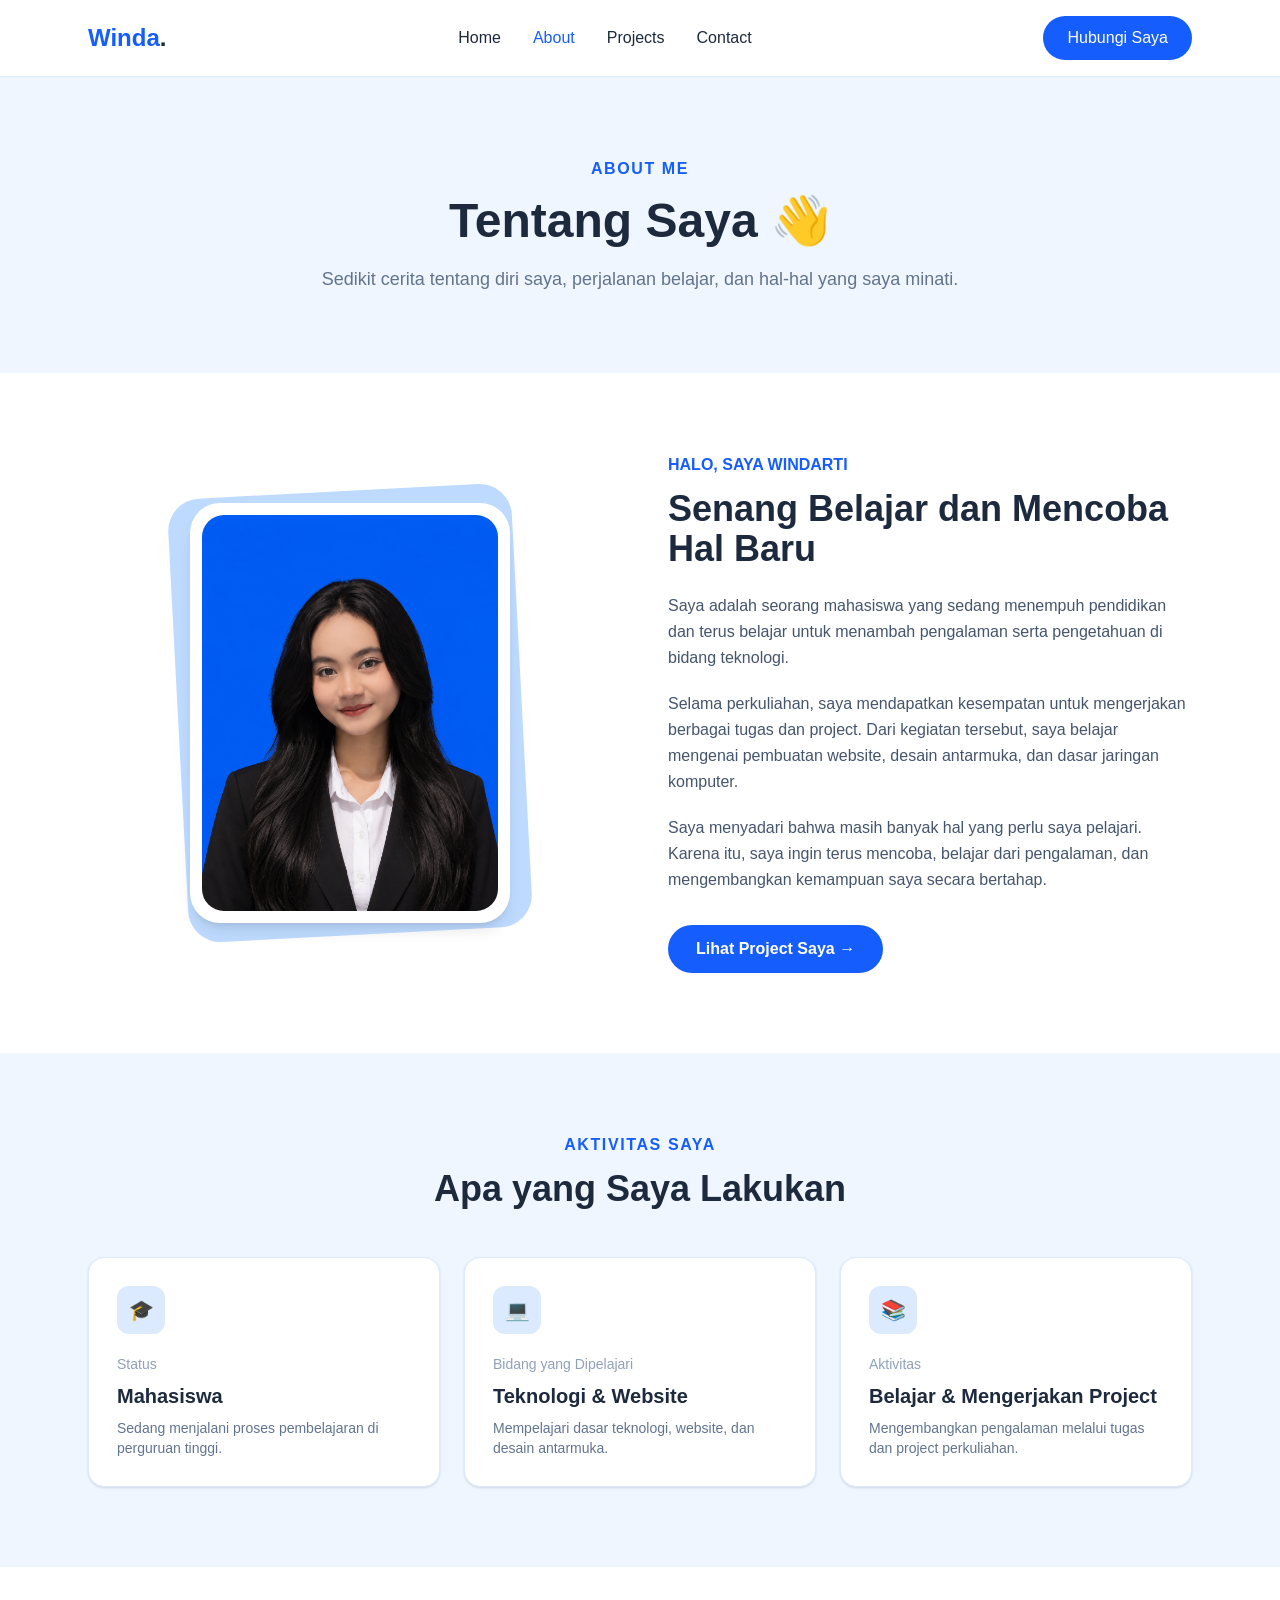
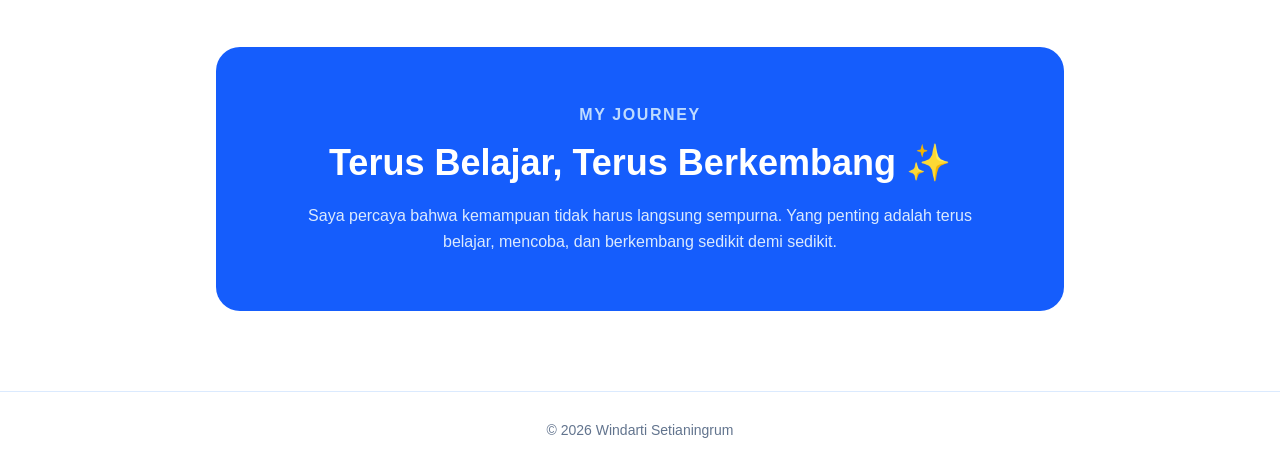
==== about.html @ f628e884 "Portfolio pertama Windarti" ====
<!DOCTYPE html>
<html lang="id">

<head>
  <meta charset="UTF-8">
  <meta name="viewport" content="width=device-width, initial-scale=1.0">

  <title>About | Windarti Setianingrum</title>

  <!-- Tailwind CSS -->
  <link rel="stylesheet" href="src/output.css">
</head>


<body class="bg-white text-slate-800">


  <!-- ================= NAVBAR ================= -->
  <nav class="sticky top-0 z-50 bg-white border-b border-blue-100">

    <div class="max-w-6xl mx-auto px-6 py-4
                flex items-center justify-between">


      <!-- Logo -->
      <a href="index.html"
         class="text-2xl font-bold text-blue-600">

        Winda<span class="text-slate-800">.</span>

      </a>


      <!-- Menu -->
      <div class="hidden md:flex items-center gap-8 font-medium">

        <a href="index.html"
           class="hover:text-blue-600 transition">
          Home
        </a>

        <a href="about.html"
           class="text-blue-600">
          About
        </a>

        <a href="projects.html"
           class="hover:text-blue-600 transition">
          Projects
        </a>

        <a href="contact.html"
           class="hover:text-blue-600 transition">
          Contact
        </a>

      </div>


      <!-- Contact -->
      <a href="contact.html"
         class="bg-blue-600
                text-white
                px-6 py-2.5
                rounded-full
                font-medium
                hover:bg-blue-700
                transition">

        Hubungi Saya

      </a>

    </div>

  </nav>



  <!-- ================= HEADER ABOUT ================= -->
  <section class="bg-blue-50 py-20">

    <div class="max-w-5xl mx-auto px-6 text-center">


      <p class="text-blue-600
                font-semibold
                tracking-widest
                mb-4">

        ABOUT ME

      </p>


      <h1 class="text-4xl md:text-5xl
                 font-bold
                 mb-5">

        Tentang Saya 👋

      </h1>


      <p class="text-slate-500
                text-lg
                max-w-2xl
                mx-auto">

        Sedikit cerita tentang diri saya,
        perjalanan belajar, dan hal-hal yang saya minati.

      </p>

    </div>

  </section>



  <!-- ================= ABOUT CONTENT ================= -->
  <section class="py-20">

    <div class="max-w-6xl mx-auto px-6">


      <div class="grid md:grid-cols-2
                  gap-14
                  items-center">


        <!-- ================= FOTO ================= -->
        <div class="flex justify-center">

          <div class="relative">


            <!-- Dekorasi -->
            <div class="absolute
                        -inset-3
                        bg-blue-200
                        rounded-[32px]
                        -rotate-3">
            </div>


            <!-- Foto -->
            <div class="relative
                        w-72 h-80
                        md:w-80 md:h-[420px]
                        bg-white
                        p-3
                        rounded-[30px]
                        shadow-lg">

              <img
                src="assets/foto-winda.png"
                alt="Windarti Setianingrum"
                class="w-full
                       h-full
                       object-cover
                       rounded-[22px]"
              >

            </div>

          </div>

        </div>



        <!-- ================= CERITA ================= -->
        <div>


          <p class="text-blue-600
                    font-semibold
                    mb-3">

            HALO, SAYA WINDARTI

          </p>


          <h2 class="text-3xl md:text-4xl
                     font-bold
                     mb-6">

            Senang Belajar
            dan Mencoba Hal Baru

          </h2>


          <p class="text-slate-600
                    leading-relaxed
                    mb-5">

            Saya adalah seorang mahasiswa yang sedang
            menempuh pendidikan dan terus belajar untuk
            menambah pengalaman serta pengetahuan di
            bidang teknologi.

          </p>


          <p class="text-slate-600
                    leading-relaxed
                    mb-5">

            Selama perkuliahan, saya mendapatkan
            kesempatan untuk mengerjakan berbagai
            tugas dan project. Dari kegiatan tersebut,
            saya belajar mengenai pembuatan website,
            desain antarmuka, dan dasar jaringan komputer.

          </p>


          <p class="text-slate-600
                    leading-relaxed
                    mb-8">

            Saya menyadari bahwa masih banyak hal yang
            perlu saya pelajari. Karena itu, saya ingin
            terus mencoba, belajar dari pengalaman,
            dan mengembangkan kemampuan saya secara
            bertahap.

          </p>



          <!-- BUTTON -->
          <a href="projects.html"
             class="inline-block
                    bg-blue-600
                    text-white
                    px-7 py-3
                    rounded-full
                    font-semibold
                    hover:bg-blue-700
                    transition">

            Lihat Project Saya →

          </a>

        </div>

      </div>

    </div>

  </section>



  <!-- ================= INFORMASI ================= -->
  <section class="bg-blue-50 py-20">

    <div class="max-w-6xl mx-auto px-6">


      <div class="text-center mb-12">

        <p class="text-blue-600
          font-semibold
          tracking-widest
          mb-3">

  AKTIVITAS SAYA

</p>

<h2 class="text-3xl md:text-4xl
           font-bold">

  Apa yang Saya Lakukan

</h2>

      </div>



      <!-- Cards -->
      <div class="grid md:grid-cols-3 gap-6">


        <!-- STATUS -->
        <div class="bg-white
                    border
                    border-blue-100
                    rounded-2xl
                    p-7
                    shadow-sm">

          <div class="w-12 h-12
                      bg-blue-100
                      text-blue-600
                      rounded-xl
                      flex items-center
                      justify-center
                      mb-5
                      text-xl">

            🎓

          </div>


          <p class="text-sm
                    text-slate-400
                    mb-2">

            Status

          </p>


          <h3 class="text-xl
                     font-bold">

            Mahasiswa

          </h3>


          <p class="text-slate-500
                    mt-2
                    text-sm">

            Sedang menjalani proses
            pembelajaran di perguruan tinggi.

          </p>

        </div>



        <!-- BIDANG -->
        <div class="bg-white
                    border
                    border-blue-100
                    rounded-2xl
                    p-7
                    shadow-sm">

          <div class="w-12 h-12
                      bg-blue-100
                      text-blue-600
                      rounded-xl
                      flex items-center
                      justify-center
                      mb-5
                      text-xl">

            💻

          </div>


          <p class="text-sm
                    text-slate-400
                    mb-2">

            Bidang yang Dipelajari

          </p>


          <h3 class="text-xl
                     font-bold">

            Teknologi & Website

          </h3>


          <p class="text-slate-500
                    mt-2
                    text-sm">

            Mempelajari dasar teknologi,
            website, dan desain antarmuka.

          </p>

        </div>



        <!-- AKTIVITAS -->
        <div class="bg-white
                    border
                    border-blue-100
                    rounded-2xl
                    p-7
                    shadow-sm">

          <div class="w-12 h-12
                      bg-blue-100
                      text-blue-600
                      rounded-xl
                      flex items-center
                      justify-center
                      mb-5
                      text-xl">

            📚

          </div>


          <p class="text-sm
                    text-slate-400
                    mb-2">

            Aktivitas

          </p>


          <h3 class="text-xl
                     font-bold">

            Belajar & Mengerjakan Project

          </h3>


          <p class="text-slate-500
                    mt-2
                    text-sm">

            Mengembangkan pengalaman melalui
            tugas dan project perkuliahan.

          </p>

        </div>

      </div>

    </div>

  </section>



  <!-- ================= QUOTE ================= -->
  <section class="py-20 bg-white">

    <div class="max-w-4xl mx-auto px-6 text-center">


      <div class="bg-blue-600
                  rounded-3xl
                  px-8 py-12
                  md:px-14 md:py-14
                  text-white">


        <p class="text-blue-200
                  font-semibold
                  tracking-widest
                  mb-4">

          MY JOURNEY

        </p>


        <h2 class="text-3xl md:text-4xl
                   font-bold
                   mb-5">

          Terus Belajar,
          Terus Berkembang ✨

        </h2>


        <p class="text-blue-100
                  leading-relaxed
                  max-w-2xl
                  mx-auto">

          Saya percaya bahwa kemampuan tidak harus
          langsung sempurna. Yang penting adalah terus
          belajar, mencoba, dan berkembang sedikit
          demi sedikit.

        </p>

      </div>

    </div>

  </section>



  <!-- ================= FOOTER ================= -->
  <footer class="border-t
                 border-blue-100
                 bg-white
                 py-7">

    <div class="max-w-6xl
                mx-auto
                px-6
                text-center">

      <p class="text-slate-500
                text-sm">

        © 2026 Windarti Setianingrum

      </p>

    </div>

  </footer>


</body>
</html>
---- src/output.css ----
/*! tailwindcss v4.3.3 | MIT License | https://tailwindcss.com */
@layer properties;
@layer theme, base, components, utilities;
@layer theme {
  :root, :host {
    --font-sans: -apple-system, BlinkMacSystemFont, "Segoe UI", Roboto, "Helvetica Neue",
      "Noto Sans", Arial, sans-serif, "Apple Color Emoji", "Segoe UI Emoji",
      "Segoe UI Symbol", "Noto Color Emoji";
    --font-mono: ui-monospace, SFMono-Regular, Menlo, Monaco, Consolas, "Liberation Mono",
      "Courier New", monospace;
    --color-red-100: oklch(93.6% 0.032 17.717);
    --color-red-200: oklch(88.5% 0.062 18.334);
    --color-red-600: oklch(57.7% 0.245 27.325);
    --color-blue-50: oklch(97% 0.014 254.604);
    --color-blue-100: oklch(93.2% 0.032 255.585);
    --color-blue-200: oklch(88.2% 0.059 254.128);
    --color-blue-600: oklch(54.6% 0.245 262.881);
    --color-blue-700: oklch(48.8% 0.243 264.376);
    --color-purple-50: oklch(97.7% 0.014 308.299);
    --color-purple-100: oklch(94.6% 0.033 307.174);
    --color-purple-500: oklch(62.7% 0.265 303.9);
    --color-purple-600: oklch(55.8% 0.288 302.321);
    --color-purple-700: oklch(49.6% 0.265 301.924);
    --color-pink-50: oklch(97.1% 0.014 343.198);
    --color-pink-100: oklch(94.8% 0.028 342.258);
    --color-pink-200: oklch(89.9% 0.061 343.231);
    --color-pink-300: oklch(82.3% 0.12 346.018);
    --color-pink-400: oklch(71.8% 0.202 349.761);
    --color-pink-500: oklch(65.6% 0.241 354.308);
    --color-pink-600: oklch(59.2% 0.249 0.584);
    --color-slate-100: oklch(96.8% 0.007 247.896);
    --color-slate-400: oklch(70.4% 0.04 256.788);
    --color-slate-500: oklch(55.4% 0.046 257.417);
    --color-slate-600: oklch(44.6% 0.043 257.281);
    --color-slate-700: oklch(37.2% 0.044 257.287);
    --color-slate-800: oklch(27.9% 0.041 260.031);
    --color-slate-900: oklch(20.8% 0.042 265.755);
    --color-gray-50: oklch(98.5% 0.002 247.839);
    --color-gray-200: oklch(92.8% 0.006 264.531);
    --color-gray-300: oklch(87.2% 0.01 258.338);
    --color-gray-400: oklch(70.7% 0.022 261.325);
    --color-gray-600: oklch(44.6% 0.03 256.802);
    --color-gray-800: oklch(27.8% 0.033 256.848);
    --color-white: #fff;
    --spacing: 0.25rem;
    --container-sm: 24rem;
    --container-xl: 36rem;
    --container-2xl: 42rem;
    --container-3xl: 48rem;
    --container-4xl: 56rem;
    --container-5xl: 64rem;
    --container-6xl: 72rem;
    --text-sm: 0.875rem;
    --text-sm--line-height: calc(1.25 / 0.875);
    --text-lg: 1.125rem;
    --text-lg--line-height: calc(1.75 / 1.125);
    --text-xl: 1.25rem;
    --text-xl--line-height: calc(1.75 / 1.25);
    --text-2xl: 1.5rem;
    --text-2xl--line-height: calc(2 / 1.5);
    --text-3xl: 1.875rem;
    --text-3xl--line-height: calc(2.25 / 1.875);
    --text-4xl: 2.25rem;
    --text-4xl--line-height: calc(2.5 / 2.25);
    --text-5xl: 3rem;
    --text-5xl--line-height: 1;
    --text-6xl: 3.75rem;
    --text-6xl--line-height: 1;
    --text-8xl: 6rem;
    --text-8xl--line-height: 1;
    --font-weight-medium: 500;
    --font-weight-semibold: 600;
    --font-weight-bold: 700;
    --tracking-widest: 0.1em;
    --leading-tight: 1.25;
    --leading-relaxed: 1.625;
    --radius-lg: 0.5rem;
    --radius-xl: 0.75rem;
    --radius-2xl: 1rem;
    --radius-3xl: 1.5rem;
    --default-transition-duration: 150ms;
    --default-transition-timing-function: cubic-bezier(0.4, 0, 0.2, 1);
    --default-font-family: var(--font-sans);
    --default-mono-font-family: var(--font-mono);
  }
}
@layer base {
  *, ::after, ::before, ::backdrop, ::file-selector-button {
    box-sizing: border-box;
    margin: 0;
    padding: 0;
    border: 0 solid;
  }
  html, :host {
    line-height: 1.5;
    -webkit-text-size-adjust: 100%;
    tab-size: 4;
    font-family: var(--default-font-family, -apple-system, BlinkMacSystemFont, "Segoe UI", Roboto, "Helvetica Neue", "Noto Sans", Arial, sans-serif, "Apple Color Emoji", "Segoe UI Emoji", "Segoe UI Symbol", "Noto Color Emoji");
    font-feature-settings: var(--default-font-feature-settings, normal);
    font-variation-settings: var(--default-font-variation-settings, normal);
    -webkit-tap-highlight-color: transparent;
  }
  hr {
    height: 0;
    color: inherit;
    border-top-width: 1px;
  }
  abbr:where([title]) {
    -webkit-text-decoration: underline dotted;
    text-decoration: underline dotted;
  }
  h1, h2, h3, h4, h5, h6 {
    font-size: inherit;
    font-weight: inherit;
  }
  a {
    color: inherit;
    -webkit-text-decoration: inherit;
    text-decoration: inherit;
  }
  b, strong {
    font-weight: bolder;
  }
  code, kbd, samp, pre {
    font-family: var(--default-mono-font-family, ui-monospace, SFMono-Regular, Menlo, Monaco, Consolas, "Liberation Mono", "Courier New", monospace);
    font-feature-settings: var(--default-mono-font-feature-settings, normal);
    font-variation-settings: var(--default-mono-font-variation-settings, normal);
    font-size: 1em;
  }
  small {
    font-size: 80%;
  }
  sub, sup {
    font-size: 75%;
    line-height: 0;
    position: relative;
    vertical-align: baseline;
  }
  sub {
    bottom: -0.25em;
  }
  sup {
    top: -0.5em;
  }
  table {
    text-indent: 0;
    border-color: inherit;
    border-collapse: collapse;
  }
  :-moz-focusring:where(:not(iframe)) {
    outline: auto;
  }
  progress {
    vertical-align: baseline;
  }
  summary {
    display: list-item;
  }
  ol, ul, menu {
    list-style: none;
  }
  img, svg, video, canvas, audio, iframe, embed, object {
    display: block;
    vertical-align: middle;
  }
  img, video {
    max-width: 100%;
    height: auto;
  }
  button, input, select, optgroup, textarea, ::file-selector-button {
    font: inherit;
    font-feature-settings: inherit;
    font-variation-settings: inherit;
    letter-spacing: inherit;
    color: inherit;
    border-radius: 0;
    background-color: transparent;
    opacity: 1;
  }
  :where(select:is([multiple], [size])) optgroup {
    font-weight: bolder;
  }
  :where(select:is([multiple], [size])) optgroup option {
    padding-inline-start: 20px;
  }
  ::file-selector-button {
    margin-inline-end: 4px;
  }
  ::placeholder {
    opacity: 1;
  }
  @supports (not (-webkit-appearance: -apple-pay-button))  or (contain-intrinsic-size: 1px) {
    ::placeholder {
      color: currentcolor;
      @supports (color: color-mix(in lab, red, red)) {
        color: color-mix(in oklab, currentcolor 50%, transparent);
      }
    }
  }
  textarea {
    resize: vertical;
  }
  ::-webkit-search-decoration {
    -webkit-appearance: none;
  }
  ::-webkit-date-and-time-value {
    min-height: 1lh;
    text-align: inherit;
  }
  ::-webkit-datetime-edit {
    display: inline-flex;
  }
  ::-webkit-datetime-edit-fields-wrapper {
    padding: 0;
  }
  ::-webkit-datetime-edit, ::-webkit-datetime-edit-year-field, ::-webkit-datetime-edit-month-field, ::-webkit-datetime-edit-day-field, ::-webkit-datetime-edit-hour-field, ::-webkit-datetime-edit-minute-field, ::-webkit-datetime-edit-second-field, ::-webkit-datetime-edit-millisecond-field, ::-webkit-datetime-edit-meridiem-field {
    padding-block: 0;
  }
  ::-webkit-calendar-picker-indicator {
    line-height: 1;
  }
  :-moz-ui-invalid {
    box-shadow: none;
  }
  button, input:where([type="button"], [type="reset"], [type="submit"]), ::file-selector-button {
    appearance: button;
  }
  ::-webkit-inner-spin-button, ::-webkit-outer-spin-button {
    height: auto;
  }
  [hidden]:where(:not([hidden="until-found"])) {
    display: none !important;
  }
}
@layer utilities {
  .absolute {
    position: absolute;
  }
  .relative {
    position: relative;
  }
  .sticky {
    position: sticky;
  }
  .-inset-3 {
    inset: calc(var(--spacing) * -3);
  }
  .top-0 {
    top: 0px;
  }
  .z-50 {
    z-index: 50;
  }
  .mx-auto {
    margin-inline: auto;
  }
  .mt-1 {
    margin-top: var(--spacing);
  }
  .mt-2 {
    margin-top: calc(var(--spacing) * 2);
  }
  .mt-4 {
    margin-top: calc(var(--spacing) * 4);
  }
  .mt-10 {
    margin-top: calc(var(--spacing) * 10);
  }
  .mt-12 {
    margin-top: calc(var(--spacing) * 12);
  }
  .mb-1 {
    margin-bottom: var(--spacing);
  }
  .mb-2 {
    margin-bottom: calc(var(--spacing) * 2);
  }
  .mb-3 {
    margin-bottom: calc(var(--spacing) * 3);
  }
  .mb-4 {
    margin-bottom: calc(var(--spacing) * 4);
  }
  .mb-5 {
    margin-bottom: calc(var(--spacing) * 5);
  }
  .mb-6 {
    margin-bottom: calc(var(--spacing) * 6);
  }
  .mb-7 {
    margin-bottom: calc(var(--spacing) * 7);
  }
  .mb-8 {
    margin-bottom: calc(var(--spacing) * 8);
  }
  .mb-9 {
    margin-bottom: calc(var(--spacing) * 9);
  }
  .mb-10 {
    margin-bottom: calc(var(--spacing) * 10);
  }
  .mb-12 {
    margin-bottom: calc(var(--spacing) * 12);
  }
  .mb-14 {
    margin-bottom: calc(var(--spacing) * 14);
  }
  .ml-2 {
    margin-left: calc(var(--spacing) * 2);
  }
  .block {
    display: block;
  }
  .flex {
    display: flex;
  }
  .grid {
    display: grid;
  }
  .hidden {
    display: none;
  }
  .inline-block {
    display: inline-block;
  }
  .table {
    display: table;
  }
  .h-12 {
    height: calc(var(--spacing) * 12);
  }
  .h-14 {
    height: calc(var(--spacing) * 14);
  }
  .h-16 {
    height: calc(var(--spacing) * 16);
  }
  .h-24 {
    height: calc(var(--spacing) * 24);
  }
  .h-36 {
    height: calc(var(--spacing) * 36);
  }
  .h-40 {
    height: calc(var(--spacing) * 40);
  }
  .h-48 {
    height: calc(var(--spacing) * 48);
  }
  .h-52 {
    height: calc(var(--spacing) * 52);
  }
  .h-56 {
    height: calc(var(--spacing) * 56);
  }
  .h-72 {
    height: calc(var(--spacing) * 72);
  }
  .h-80 {
    height: calc(var(--spacing) * 80);
  }
  .h-full {
    height: 100%;
  }
  .min-h-\[80vh\] {
    min-height: 80vh;
  }
  .min-h-\[85vh\] {
    min-height: 85vh;
  }
  .min-h-\[calc\(100vh-80px\)\] {
    min-height: calc(100vh - 80px);
  }
  .w-12 {
    width: calc(var(--spacing) * 12);
  }
  .w-14 {
    width: calc(var(--spacing) * 14);
  }
  .w-16 {
    width: calc(var(--spacing) * 16);
  }
  .w-24 {
    width: calc(var(--spacing) * 24);
  }
  .w-32 {
    width: calc(var(--spacing) * 32);
  }
  .w-36 {
    width: calc(var(--spacing) * 36);
  }
  .w-72 {
    width: calc(var(--spacing) * 72);
  }
  .w-full {
    width: 100%;
  }
  .max-w-2xl {
    max-width: var(--container-2xl);
  }
  .max-w-3xl {
    max-width: var(--container-3xl);
  }
  .max-w-4xl {
    max-width: var(--container-4xl);
  }
  .max-w-5xl {
    max-width: var(--container-5xl);
  }
  .max-w-6xl {
    max-width: var(--container-6xl);
  }
  .max-w-sm {
    max-width: var(--container-sm);
  }
  .max-w-xl {
    max-width: var(--container-xl);
  }
  .flex-1 {
    flex: 1;
  }
  .border-collapse {
    border-collapse: collapse;
  }
  .-rotate-3 {
    rotate: calc(3deg * -1);
  }
  .rotate-3 {
    rotate: 3deg;
  }
  .cursor-pointer {
    cursor: pointer;
  }
  .resize {
    resize: both;
  }
  .grid-cols-2 {
    grid-template-columns: repeat(2, minmax(0, 1fr));
  }
  .flex-col {
    flex-direction: column;
  }
  .flex-wrap {
    flex-wrap: wrap;
  }
  .items-center {
    align-items: center;
  }
  .justify-between {
    justify-content: space-between;
  }
  .justify-center {
    justify-content: center;
  }
  .gap-3 {
    gap: calc(var(--spacing) * 3);
  }
  .gap-4 {
    gap: calc(var(--spacing) * 4);
  }
  .gap-6 {
    gap: calc(var(--spacing) * 6);
  }
  .gap-7 {
    gap: calc(var(--spacing) * 7);
  }
  .gap-8 {
    gap: calc(var(--spacing) * 8);
  }
  .gap-9 {
    gap: calc(var(--spacing) * 9);
  }
  .gap-10 {
    gap: calc(var(--spacing) * 10);
  }
  .gap-12 {
    gap: calc(var(--spacing) * 12);
  }
  .gap-14 {
    gap: calc(var(--spacing) * 14);
  }
  .gap-16 {
    gap: calc(var(--spacing) * 16);
  }
  :where(.space-y-2 > :not(:last-child)) {
    --tw-space-y-reverse: 0;
    margin-block-start: calc(calc(var(--spacing) * 2) * var(--tw-space-y-reverse));
    margin-block-end: calc(calc(var(--spacing) * 2) * calc(1 - var(--tw-space-y-reverse)));
  }
  :where(.space-y-3 > :not(:last-child)) {
    --tw-space-y-reverse: 0;
    margin-block-start: calc(calc(var(--spacing) * 3) * var(--tw-space-y-reverse));
    margin-block-end: calc(calc(var(--spacing) * 3) * calc(1 - var(--tw-space-y-reverse)));
  }
  :where(.space-y-4 > :not(:last-child)) {
    --tw-space-y-reverse: 0;
    margin-block-start: calc(calc(var(--spacing) * 4) * var(--tw-space-y-reverse));
    margin-block-end: calc(calc(var(--spacing) * 4) * calc(1 - var(--tw-space-y-reverse)));
  }
  .overflow-hidden {
    overflow: hidden;
  }
  .rounded-2xl {
    border-radius: var(--radius-2xl);
  }
  .rounded-3xl {
    border-radius: var(--radius-3xl);
  }
  .rounded-\[22px\] {
    border-radius: 22px;
  }
  .rounded-\[28px\] {
    border-radius: 28px;
  }
  .rounded-\[30px\] {
    border-radius: 30px;
  }
  .rounded-\[32px\] {
    border-radius: 32px;
  }
  .rounded-full {
    border-radius: calc(infinity * 1px);
  }
  .rounded-lg {
    border-radius: var(--radius-lg);
  }
  .rounded-xl {
    border-radius: var(--radius-xl);
  }
  .border {
    border-style: var(--tw-border-style);
    border-width: 1px;
  }
  .border-t {
    border-top-style: var(--tw-border-style);
    border-top-width: 1px;
  }
  .border-b {
    border-bottom-style: var(--tw-border-style);
    border-bottom-width: 1px;
  }
  .border-blue-100 {
    border-color: var(--color-blue-100);
  }
  .border-blue-600 {
    border-color: var(--color-blue-600);
  }
  .border-gray-200 {
    border-color: var(--color-gray-200);
  }
  .border-gray-300 {
    border-color: var(--color-gray-300);
  }
  .border-pink-100 {
    border-color: var(--color-pink-100);
  }
  .border-pink-200 {
    border-color: var(--color-pink-200);
  }
  .border-pink-300 {
    border-color: var(--color-pink-300);
  }
  .border-purple-600 {
    border-color: var(--color-purple-600);
  }
  .border-slate-100 {
    border-color: var(--color-slate-100);
  }
  .bg-\[\#f8fbff\] {
    background-color: #f8fbff;
  }
  .bg-\[\#fff7fb\] {
    background-color: #fff7fb;
  }
  .bg-blue-50 {
    background-color: var(--color-blue-50);
  }
  .bg-blue-100 {
    background-color: var(--color-blue-100);
  }
  .bg-blue-200 {
    background-color: var(--color-blue-200);
  }
  .bg-blue-600 {
    background-color: var(--color-blue-600);
  }
  .bg-gray-50 {
    background-color: var(--color-gray-50);
  }
  .bg-pink-50 {
    background-color: var(--color-pink-50);
  }
  .bg-pink-100 {
    background-color: var(--color-pink-100);
  }
  .bg-pink-500 {
    background-color: var(--color-pink-500);
  }
  .bg-purple-50 {
    background-color: var(--color-purple-50);
  }
  .bg-purple-100 {
    background-color: var(--color-purple-100);
  }
  .bg-purple-600 {
    background-color: var(--color-purple-600);
  }
  .bg-red-100 {
    background-color: var(--color-red-100);
  }
  .bg-slate-100 {
    background-color: var(--color-slate-100);
  }
  .bg-white {
    background-color: var(--color-white);
  }
  .bg-gradient-to-br {
    --tw-gradient-position: to bottom right in oklab;
    background-image: linear-gradient(var(--tw-gradient-stops));
  }
  .bg-gradient-to-r {
    --tw-gradient-position: to right in oklab;
    background-image: linear-gradient(var(--tw-gradient-stops));
  }
  .from-pink-50 {
    --tw-gradient-from: var(--color-pink-50);
    --tw-gradient-stops: var(--tw-gradient-via-stops, var(--tw-gradient-position), var(--tw-gradient-from) var(--tw-gradient-from-position), var(--tw-gradient-to) var(--tw-gradient-to-position));
  }
  .from-pink-400 {
    --tw-gradient-from: var(--color-pink-400);
    --tw-gradient-stops: var(--tw-gradient-via-stops, var(--tw-gradient-position), var(--tw-gradient-from) var(--tw-gradient-from-position), var(--tw-gradient-to) var(--tw-gradient-to-position));
  }
  .from-pink-500 {
    --tw-gradient-from: var(--color-pink-500);
    --tw-gradient-stops: var(--tw-gradient-via-stops, var(--tw-gradient-position), var(--tw-gradient-from) var(--tw-gradient-from-position), var(--tw-gradient-to) var(--tw-gradient-to-position));
  }
  .via-white {
    --tw-gradient-via: var(--color-white);
    --tw-gradient-via-stops: var(--tw-gradient-position), var(--tw-gradient-from) var(--tw-gradient-from-position), var(--tw-gradient-via) var(--tw-gradient-via-position), var(--tw-gradient-to) var(--tw-gradient-to-position);
    --tw-gradient-stops: var(--tw-gradient-via-stops);
  }
  .to-pink-100 {
    --tw-gradient-to: var(--color-pink-100);
    --tw-gradient-stops: var(--tw-gradient-via-stops, var(--tw-gradient-position), var(--tw-gradient-from) var(--tw-gradient-from-position), var(--tw-gradient-to) var(--tw-gradient-to-position));
  }
  .to-pink-400 {
    --tw-gradient-to: var(--color-pink-400);
    --tw-gradient-stops: var(--tw-gradient-via-stops, var(--tw-gradient-position), var(--tw-gradient-from) var(--tw-gradient-from-position), var(--tw-gradient-to) var(--tw-gradient-to-position));
  }
  .to-pink-500 {
    --tw-gradient-to: var(--color-pink-500);
    --tw-gradient-stops: var(--tw-gradient-via-stops, var(--tw-gradient-position), var(--tw-gradient-from) var(--tw-gradient-from-position), var(--tw-gradient-to) var(--tw-gradient-to-position));
  }
  .object-cover {
    object-fit: cover;
  }
  .p-3 {
    padding: calc(var(--spacing) * 3);
  }
  .p-4 {
    padding: calc(var(--spacing) * 4);
  }
  .p-5 {
    padding: calc(var(--spacing) * 5);
  }
  .p-6 {
    padding: calc(var(--spacing) * 6);
  }
  .p-7 {
    padding: calc(var(--spacing) * 7);
  }
  .p-8 {
    padding: calc(var(--spacing) * 8);
  }
  .p-10 {
    padding: calc(var(--spacing) * 10);
  }
  .px-3 {
    padding-inline: calc(var(--spacing) * 3);
  }
  .px-4 {
    padding-inline: calc(var(--spacing) * 4);
  }
  .px-6 {
    padding-inline: calc(var(--spacing) * 6);
  }
  .px-7 {
    padding-inline: calc(var(--spacing) * 7);
  }
  .px-8 {
    padding-inline: calc(var(--spacing) * 8);
  }
  .px-9 {
    padding-inline: calc(var(--spacing) * 9);
  }
  .py-1 {
    padding-block: var(--spacing);
  }
  .py-2 {
    padding-block: calc(var(--spacing) * 2);
  }
  .py-2\.5 {
    padding-block: calc(var(--spacing) * 2.5);
  }
  .py-3 {
    padding-block: calc(var(--spacing) * 3);
  }
  .py-3\.5 {
    padding-block: calc(var(--spacing) * 3.5);
  }
  .py-4 {
    padding-block: calc(var(--spacing) * 4);
  }
  .py-5 {
    padding-block: calc(var(--spacing) * 5);
  }
  .py-6 {
    padding-block: calc(var(--spacing) * 6);
  }
  .py-7 {
    padding-block: calc(var(--spacing) * 7);
  }
  .py-8 {
    padding-block: calc(var(--spacing) * 8);
  }
  .py-12 {
    padding-block: calc(var(--spacing) * 12);
  }
  .py-16 {
    padding-block: calc(var(--spacing) * 16);
  }
  .py-20 {
    padding-block: calc(var(--spacing) * 20);
  }
  .py-24 {
    padding-block: calc(var(--spacing) * 24);
  }
  .pt-4 {
    padding-top: calc(var(--spacing) * 4);
  }
  .text-center {
    text-align: center;
  }
  .text-2xl {
    font-size: var(--text-2xl);
    line-height: var(--tw-leading, var(--text-2xl--line-height));
  }
  .text-3xl {
    font-size: var(--text-3xl);
    line-height: var(--tw-leading, var(--text-3xl--line-height));
  }
  .text-4xl {
    font-size: var(--text-4xl);
    line-height: var(--tw-leading, var(--text-4xl--line-height));
  }
  .text-5xl {
    font-size: var(--text-5xl);
    line-height: var(--tw-leading, var(--text-5xl--line-height));
  }
  .text-6xl {
    font-size: var(--text-6xl);
    line-height: var(--tw-leading, var(--text-6xl--line-height));
  }
  .text-8xl {
    font-size: var(--text-8xl);
    line-height: var(--tw-leading, var(--text-8xl--line-height));
  }
  .text-lg {
    font-size: var(--text-lg);
    line-height: var(--tw-leading, var(--text-lg--line-height));
  }
  .text-sm {
    font-size: var(--text-sm);
    line-height: var(--tw-leading, var(--text-sm--line-height));
  }
  .text-xl {
    font-size: var(--text-xl);
    line-height: var(--tw-leading, var(--text-xl--line-height));
  }
  .leading-relaxed {
    --tw-leading: var(--leading-relaxed);
    line-height: var(--leading-relaxed);
  }
  .leading-tight {
    --tw-leading: var(--leading-tight);
    line-height: var(--leading-tight);
  }
  .font-bold {
    --tw-font-weight: var(--font-weight-bold);
    font-weight: var(--font-weight-bold);
  }
  .font-medium {
    --tw-font-weight: var(--font-weight-medium);
    font-weight: var(--font-weight-medium);
  }
  .font-semibold {
    --tw-font-weight: var(--font-weight-semibold);
    font-weight: var(--font-weight-semibold);
  }
  .tracking-widest {
    --tw-tracking: var(--tracking-widest);
    letter-spacing: var(--tracking-widest);
  }
  .text-blue-100 {
    color: var(--color-blue-100);
  }
  .text-blue-200 {
    color: var(--color-blue-200);
  }
  .text-blue-600 {
    color: var(--color-blue-600);
  }
  .text-gray-400 {
    color: var(--color-gray-400);
  }
  .text-gray-600 {
    color: var(--color-gray-600);
  }
  .text-gray-800 {
    color: var(--color-gray-800);
  }
  .text-pink-50 {
    color: var(--color-pink-50);
  }
  .text-pink-500 {
    color: var(--color-pink-500);
  }
  .text-purple-600 {
    color: var(--color-purple-600);
  }
  .text-red-600 {
    color: var(--color-red-600);
  }
  .text-slate-400 {
    color: var(--color-slate-400);
  }
  .text-slate-500 {
    color: var(--color-slate-500);
  }
  .text-slate-600 {
    color: var(--color-slate-600);
  }
  .text-slate-700 {
    color: var(--color-slate-700);
  }
  .text-slate-800 {
    color: var(--color-slate-800);
  }
  .text-slate-900 {
    color: var(--color-slate-900);
  }
  .text-white {
    color: var(--color-white);
  }
  .line-through {
    text-decoration-line: line-through;
  }
  .underline {
    text-decoration-line: underline;
  }
  .shadow-lg {
    --tw-shadow: 0 10px 15px -3px var(--tw-shadow-color, rgb(0 0 0 / 0.1)), 0 4px 6px -4px var(--tw-shadow-color, rgb(0 0 0 / 0.1));
    box-shadow: var(--tw-inset-shadow), var(--tw-inset-ring-shadow), var(--tw-ring-offset-shadow), var(--tw-ring-shadow), var(--tw-shadow);
  }
  .shadow-md {
    --tw-shadow: 0 4px 6px -1px var(--tw-shadow-color, rgb(0 0 0 / 0.1)), 0 2px 4px -2px var(--tw-shadow-color, rgb(0 0 0 / 0.1));
    box-shadow: var(--tw-inset-shadow), var(--tw-inset-ring-shadow), var(--tw-ring-offset-shadow), var(--tw-ring-shadow), var(--tw-shadow);
  }
  .shadow-sm {
    --tw-shadow: 0 1px 3px 0 var(--tw-shadow-color, rgb(0 0 0 / 0.1)), 0 1px 2px -1px var(--tw-shadow-color, rgb(0 0 0 / 0.1));
    box-shadow: var(--tw-inset-shadow), var(--tw-inset-ring-shadow), var(--tw-ring-offset-shadow), var(--tw-ring-shadow), var(--tw-shadow);
  }
  .shadow-xl {
    --tw-shadow: 0 20px 25px -5px var(--tw-shadow-color, rgb(0 0 0 / 0.1)), 0 8px 10px -6px var(--tw-shadow-color, rgb(0 0 0 / 0.1));
    box-shadow: var(--tw-inset-shadow), var(--tw-inset-ring-shadow), var(--tw-ring-offset-shadow), var(--tw-ring-shadow), var(--tw-shadow);
  }
  .shadow-pink-100 {
    --tw-shadow-color: oklch(94.8% 0.028 342.258);
    @supports (color: color-mix(in lab, red, red)) {
      --tw-shadow-color: color-mix(in oklab, var(--color-pink-100) var(--tw-shadow-alpha), transparent);
    }
  }
  .shadow-pink-200 {
    --tw-shadow-color: oklch(89.9% 0.061 343.231);
    @supports (color: color-mix(in lab, red, red)) {
      --tw-shadow-color: color-mix(in oklab, var(--color-pink-200) var(--tw-shadow-alpha), transparent);
    }
  }
  .outline {
    outline-style: var(--tw-outline-style);
    outline-width: 1px;
  }
  .transition {
    transition-property: color, background-color, border-color, outline-color, text-decoration-color, fill, stroke, --tw-gradient-from, --tw-gradient-via, --tw-gradient-to, opacity, box-shadow, transform, translate, scale, rotate, filter, -webkit-backdrop-filter, backdrop-filter, display, content-visibility, overlay, pointer-events;
    transition-timing-function: var(--tw-ease, var(--default-transition-timing-function));
    transition-duration: var(--tw-duration, var(--default-transition-duration));
  }
  .duration-300 {
    --tw-duration: 300ms;
    transition-duration: 300ms;
  }
  @media (hover: hover) {
    .hover\:-translate-y-1:hover {
      --tw-translate-y: calc(var(--spacing) * -1);
      translate: var(--tw-translate-x) var(--tw-translate-y);
    }
    .hover\:-translate-y-2:hover {
      --tw-translate-y: calc(var(--spacing) * -2);
      translate: var(--tw-translate-x) var(--tw-translate-y);
    }
    .hover\:scale-105:hover {
      --tw-scale-x: 105%;
      --tw-scale-y: 105%;
      --tw-scale-z: 105%;
      scale: var(--tw-scale-x) var(--tw-scale-y);
    }
    .hover\:bg-blue-50:hover {
      background-color: var(--color-blue-50);
    }
    .hover\:bg-blue-100:hover {
      background-color: var(--color-blue-100);
    }
    .hover\:bg-blue-600:hover {
      background-color: var(--color-blue-600);
    }
    .hover\:bg-blue-700:hover {
      background-color: var(--color-blue-700);
    }
    .hover\:bg-pink-50:hover {
      background-color: var(--color-pink-50);
    }
    .hover\:bg-pink-600:hover {
      background-color: var(--color-pink-600);
    }
    .hover\:bg-purple-50:hover {
      background-color: var(--color-purple-50);
    }
    .hover\:bg-purple-700:hover {
      background-color: var(--color-purple-700);
    }
    .hover\:bg-red-200:hover {
      background-color: var(--color-red-200);
    }
    .hover\:text-blue-600:hover {
      color: var(--color-blue-600);
    }
    .hover\:text-pink-500:hover {
      color: var(--color-pink-500);
    }
    .hover\:text-purple-600:hover {
      color: var(--color-purple-600);
    }
    .hover\:text-white:hover {
      color: var(--color-white);
    }
    .hover\:shadow-lg:hover {
      --tw-shadow: 0 10px 15px -3px var(--tw-shadow-color, rgb(0 0 0 / 0.1)), 0 4px 6px -4px var(--tw-shadow-color, rgb(0 0 0 / 0.1));
      box-shadow: var(--tw-inset-shadow), var(--tw-inset-ring-shadow), var(--tw-ring-offset-shadow), var(--tw-ring-shadow), var(--tw-shadow);
    }
    .hover\:shadow-xl:hover {
      --tw-shadow: 0 20px 25px -5px var(--tw-shadow-color, rgb(0 0 0 / 0.1)), 0 8px 10px -6px var(--tw-shadow-color, rgb(0 0 0 / 0.1));
      box-shadow: var(--tw-inset-shadow), var(--tw-inset-ring-shadow), var(--tw-ring-offset-shadow), var(--tw-ring-shadow), var(--tw-shadow);
    }
    .hover\:shadow-blue-100:hover {
      --tw-shadow-color: oklch(93.2% 0.032 255.585);
    }
    @supports (color: color-mix(in lab, red, red)) {
      .hover\:shadow-blue-100:hover {
        --tw-shadow-color: color-mix(in oklab, var(--color-blue-100) var(--tw-shadow-alpha), transparent);
      }
    }
    .hover\:shadow-pink-100:hover {
      --tw-shadow-color: oklch(94.8% 0.028 342.258);
    }
    @supports (color: color-mix(in lab, red, red)) {
      .hover\:shadow-pink-100:hover {
        --tw-shadow-color: color-mix(in oklab, var(--color-pink-100) var(--tw-shadow-alpha), transparent);
      }
    }
  }
  .focus\:ring-2:focus {
    --tw-ring-shadow: var(--tw-ring-inset,) 0 0 0 calc(2px + var(--tw-ring-offset-width)) var(--tw-ring-color, currentcolor);
    box-shadow: var(--tw-inset-shadow), var(--tw-inset-ring-shadow), var(--tw-ring-offset-shadow), var(--tw-ring-shadow), var(--tw-shadow);
  }
  .focus\:ring-purple-500:focus {
    --tw-ring-color: var(--color-purple-500);
  }
  .focus\:outline-none:focus {
    --tw-outline-style: none;
    outline-style: none;
  }
  @media (width >= 40rem) {
    .sm\:flex-row {
      flex-direction: row;
    }
  }
  @media (width >= 48rem) {
    .md\:block {
      display: block;
    }
    .md\:flex {
      display: flex;
    }
    .md\:h-96 {
      height: calc(var(--spacing) * 96);
    }
    .md\:h-\[420px\] {
      height: 420px;
    }
    .md\:w-80 {
      width: calc(var(--spacing) * 80);
    }
    .md\:w-96 {
      width: calc(var(--spacing) * 96);
    }
    .md\:grid-cols-2 {
      grid-template-columns: repeat(2, minmax(0, 1fr));
    }
    .md\:grid-cols-3 {
      grid-template-columns: repeat(3, minmax(0, 1fr));
    }
    .md\:grid-cols-4 {
      grid-template-columns: repeat(4, minmax(0, 1fr));
    }
    .md\:flex-row {
      flex-direction: row;
    }
    .md\:p-10 {
      padding: calc(var(--spacing) * 10);
    }
    .md\:px-14 {
      padding-inline: calc(var(--spacing) * 14);
    }
    .md\:py-14 {
      padding-block: calc(var(--spacing) * 14);
    }
    .md\:py-28 {
      padding-block: calc(var(--spacing) * 28);
    }
    .md\:text-4xl {
      font-size: var(--text-4xl);
      line-height: var(--tw-leading, var(--text-4xl--line-height));
    }
    .md\:text-5xl {
      font-size: var(--text-5xl);
      line-height: var(--tw-leading, var(--text-5xl--line-height));
    }
    .md\:text-6xl {
      font-size: var(--text-6xl);
      line-height: var(--tw-leading, var(--text-6xl--line-height));
    }
  }
  @media (width >= 64rem) {
    .lg\:grid-cols-3 {
      grid-template-columns: repeat(3, minmax(0, 1fr));
    }
  }
}
@property --tw-space-y-reverse {
  syntax: "*";
  inherits: false;
  initial-value: 0;
}
@property --tw-border-style {
  syntax: "*";
  inherits: false;
  initial-value: solid;
}
@property --tw-gradient-position {
  syntax: "*";
  inherits: false;
}
@property --tw-gradient-from {
  syntax: "<color>";
  inherits: false;
  initial-value: #0000;
}
@property --tw-gradient-via {
  syntax: "<color>";
  inherits: false;
  initial-value: #0000;
}
@property --tw-gradient-to {
  syntax: "<color>";
  inherits: false;
  initial-value: #0000;
}
@property --tw-gradient-stops {
  syntax: "*";
  inherits: false;
}
@property --tw-gradient-via-stops {
  syntax: "*";
  inherits: false;
}
@property --tw-gradient-from-position {
  syntax: "<length-percentage>";
  inherits: false;
  initial-value: 0%;
}
@property --tw-gradient-via-position {
  syntax: "<length-percentage>";
  inherits: false;
  initial-value: 50%;
}
@property --tw-gradient-to-position {
  syntax: "<length-percentage>";
  inherits: false;
  initial-value: 100%;
}
@property --tw-leading {
  syntax: "*";
  inherits: false;
}
@property --tw-font-weight {
  syntax: "*";
  inherits: false;
}
@property --tw-tracking {
  syntax: "*";
  inherits: false;
}
@property --tw-shadow {
  syntax: "*";
  inherits: false;
  initial-value: 0 0 #0000;
}
@property --tw-shadow-color {
  syntax: "*";
  inherits: false;
}
@property --tw-shadow-alpha {
  syntax: "<percentage>";
  inherits: false;
  initial-value: 100%;
}
@property --tw-inset-shadow {
  syntax: "*";
  inherits: false;
  initial-value: 0 0 #0000;
}
@property --tw-inset-shadow-color {
  syntax: "*";
  inherits: false;
}
@property --tw-inset-shadow-alpha {
  syntax: "<percentage>";
  inherits: false;
  initial-value: 100%;
}
@property --tw-ring-color {
  syntax: "*";
  inherits: false;
}
@property --tw-ring-shadow {
  syntax: "*";
  inherits: false;
  initial-value: 0 0 #0000;
}
@property --tw-inset-ring-color {
  syntax: "*";
  inherits: false;
}
@property --tw-inset-ring-shadow {
  syntax: "*";
  inherits: false;
  initial-value: 0 0 #0000;
}
@property --tw-ring-inset {
  syntax: "*";
  inherits: false;
}
@property --tw-ring-offset-width {
  syntax: "<length>";
  inherits: false;
  initial-value: 0px;
}
@property --tw-ring-offset-color {
  syntax: "*";
  inherits: false;
  initial-value: #fff;
}
@property --tw-ring-offset-shadow {
  syntax: "*";
  inherits: false;
  initial-value: 0 0 #0000;
}
@property --tw-outline-style {
  syntax: "*";
  inherits: false;
  initial-value: solid;
}
@property --tw-duration {
  syntax: "*";
  inherits: false;
}
@property --tw-translate-x {
  syntax: "*";
  inherits: false;
  initial-value: 0;
}
@property --tw-translate-y {
  syntax: "*";
  inherits: false;
  initial-value: 0;
}
@property --tw-translate-z {
  syntax: "*";
  inherits: false;
  initial-value: 0;
}
@property --tw-scale-x {
  syntax: "*";
  inherits: false;
  initial-value: 1;
}
@property --tw-scale-y {
  syntax: "*";
  inherits: false;
  initial-value: 1;
}
@property --tw-scale-z {
  syntax: "*";
  inherits: false;
  initial-value: 1;
}
@layer properties {
  @supports ((-webkit-hyphens: none) and (not (margin-trim: inline))) or ((-moz-orient: inline) and (not (color:rgb(from red r g b)))) {
    *, ::before, ::after, ::backdrop {
      --tw-space-y-reverse: 0;
      --tw-border-style: solid;
      --tw-gradient-position: initial;
      --tw-gradient-from: #0000;
      --tw-gradient-via: #0000;
      --tw-gradient-to: #0000;
      --tw-gradient-stops: initial;
      --tw-gradient-via-stops: initial;
      --tw-gradient-from-position: 0%;
      --tw-gradient-via-position: 50%;
      --tw-gradient-to-position: 100%;
      --tw-leading: initial;
      --tw-font-weight: initial;
      --tw-tracking: initial;
      --tw-shadow: 0 0 #0000;
      --tw-shadow-color: initial;
      --tw-shadow-alpha: 100%;
      --tw-inset-shadow: 0 0 #0000;
      --tw-inset-shadow-color: initial;
      --tw-inset-shadow-alpha: 100%;
      --tw-ring-color: initial;
      --tw-ring-shadow: 0 0 #0000;
      --tw-inset-ring-color: initial;
      --tw-inset-ring-shadow: 0 0 #0000;
      --tw-ring-inset: initial;
      --tw-ring-offset-width: 0px;
      --tw-ring-offset-color: #fff;
      --tw-ring-offset-shadow: 0 0 #0000;
      --tw-outline-style: solid;
      --tw-duration: initial;
      --tw-translate-x: 0;
      --tw-translate-y: 0;
      --tw-translate-z: 0;
      --tw-scale-x: 1;
      --tw-scale-y: 1;
      --tw-scale-z: 1;
    }
  }
}
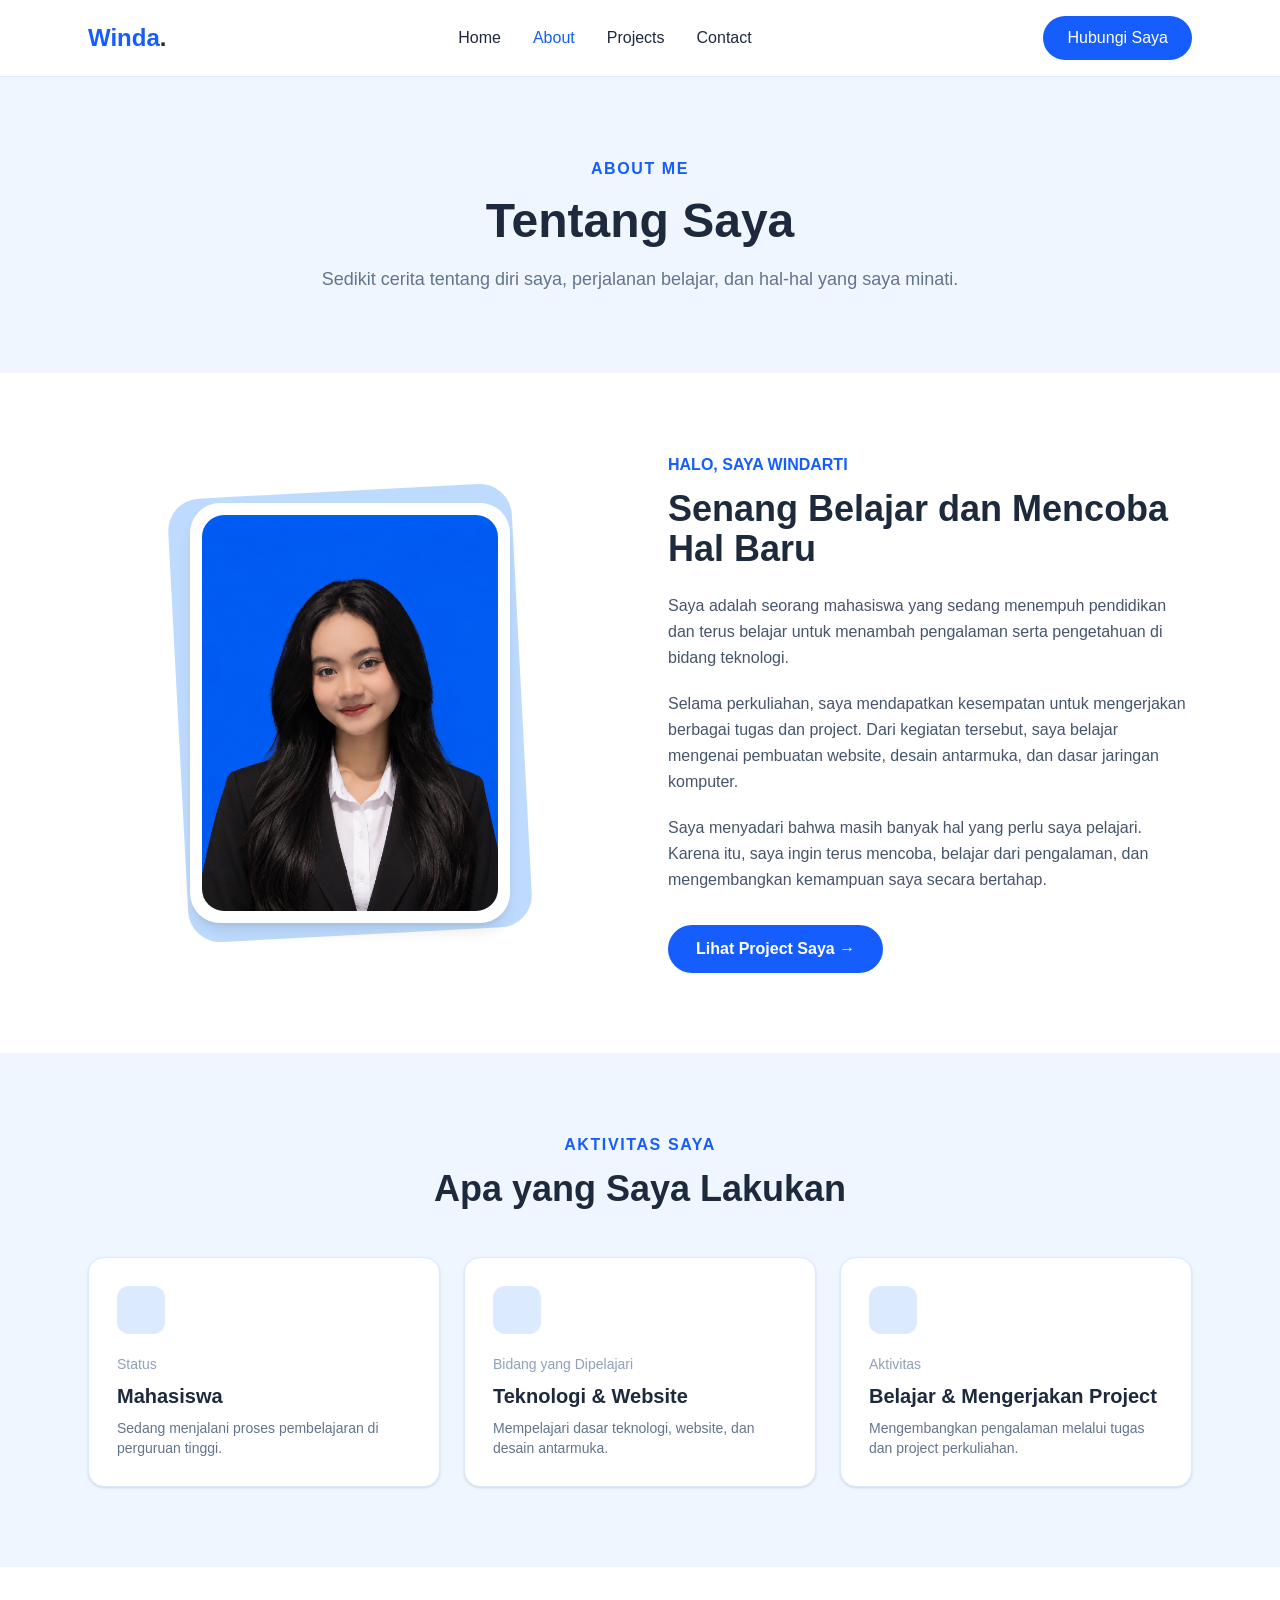
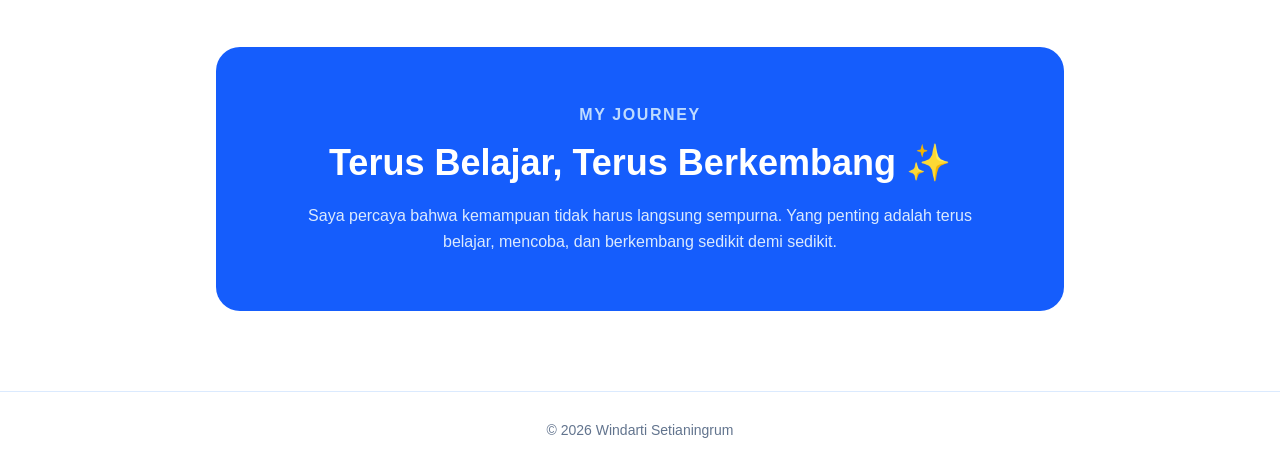
==== commit 1330541b: "Rapikan semua halaman portfolio" ====
--- a/about.html
+++ b/about.html
@@ -7,7 +7,6 @@
 
   <title>About | Windarti Setianingrum</title>
 
-  <!-- Tailwind CSS -->
   <link rel="stylesheet" href="src/output.css">
 </head>
 
@@ -15,14 +14,12 @@
 <body class="bg-white text-slate-800">
 
 
-  <!-- ================= NAVBAR ================= -->
   <nav class="sticky top-0 z-50 bg-white border-b border-blue-100">
 
     <div class="max-w-6xl mx-auto px-6 py-4
                 flex items-center justify-between">
 
 
-      <!-- Logo -->
       <a href="index.html"
          class="text-2xl font-bold text-blue-600">
 
@@ -31,7 +28,6 @@
       </a>
 
 
-      <!-- Menu -->
       <div class="hidden md:flex items-center gap-8 font-medium">
 
         <a href="index.html"
@@ -57,7 +53,6 @@
       </div>
 
 
-      <!-- Contact -->
       <a href="contact.html"
          class="bg-blue-600
                 text-white
@@ -76,8 +71,6 @@
   </nav>
 
 
-
-  <!-- ================= HEADER ABOUT ================= -->
   <section class="bg-blue-50 py-20">
 
     <div class="max-w-5xl mx-auto px-6 text-center">
@@ -97,7 +90,7 @@
                  font-bold
                  mb-5">
 
-        Tentang Saya 👋
+        Tentang Saya 
 
       </h1>
 
@@ -118,7 +111,6 @@
 
 
 
-  <!-- ================= ABOUT CONTENT ================= -->
   <section class="py-20">
 
     <div class="max-w-6xl mx-auto px-6">
@@ -129,13 +121,11 @@
                   items-center">
 
 
-        <!-- ================= FOTO ================= -->
         <div class="flex justify-center">
 
           <div class="relative">
 
 
-            <!-- Dekorasi -->
             <div class="absolute
                         -inset-3
                         bg-blue-200
@@ -144,7 +134,6 @@
             </div>
 
 
-            <!-- Foto -->
             <div class="relative
                         w-72 h-80
                         md:w-80 md:h-[420px]
@@ -170,7 +159,6 @@
 
 
 
-        <!-- ================= CERITA ================= -->
         <div>
 
 
@@ -231,8 +219,6 @@
           </p>
 
 
-
-          <!-- BUTTON -->
           <a href="projects.html"
              class="inline-block
                     bg-blue-600
@@ -257,7 +243,6 @@
 
 
 
-  <!-- ================= INFORMASI ================= -->
   <section class="bg-blue-50 py-20">
 
     <div class="max-w-6xl mx-auto px-6">
@@ -285,11 +270,9 @@
 
 
 
-      <!-- Cards -->
       <div class="grid md:grid-cols-3 gap-6">
 
 
-        <!-- STATUS -->
         <div class="bg-white
                     border
                     border-blue-100
@@ -306,7 +289,6 @@
                       mb-5
                       text-xl">
 
-            🎓
 
           </div>
 
@@ -340,8 +322,6 @@
         </div>
 
 
-
-        <!-- BIDANG -->
         <div class="bg-white
                     border
                     border-blue-100
@@ -358,7 +338,6 @@
                       mb-5
                       text-xl">
 
-            💻
 
           </div>
 
@@ -392,8 +371,6 @@
         </div>
 
 
-
-        <!-- AKTIVITAS -->
         <div class="bg-white
                     border
                     border-blue-100
@@ -410,7 +387,6 @@
                       mb-5
                       text-xl">
 
-            📚
 
           </div>
 
@@ -450,8 +426,6 @@
   </section>
 
 
-
-  <!-- ================= QUOTE ================= -->
   <section class="py-20 bg-white">
 
     <div class="max-w-4xl mx-auto px-6 text-center">
@@ -503,8 +477,6 @@
   </section>
 
 
-
-  <!-- ================= FOOTER ================= -->
   <footer class="border-t
                  border-blue-100
                  bg-white
--- a/src/output.css
+++ b/src/output.css
@@ -10,10 +10,15 @@
       "Courier New", monospace;
     --color-red-100: oklch(93.6% 0.032 17.717);
     --color-red-200: oklch(88.5% 0.062 18.334);
+    --color-red-500: oklch(63.7% 0.237 25.331);
     --color-red-600: oklch(57.7% 0.245 27.325);
+    --color-red-700: oklch(50.5% 0.213 27.518);
     --color-blue-50: oklch(97% 0.014 254.604);
     --color-blue-100: oklch(93.2% 0.032 255.585);
     --color-blue-200: oklch(88.2% 0.059 254.128);
+    --color-blue-300: oklch(80.9% 0.105 251.813);
+    --color-blue-400: oklch(70.7% 0.165 254.624);
+    --color-blue-500: oklch(62.3% 0.214 259.815);
     --color-blue-600: oklch(54.6% 0.245 262.881);
     --color-blue-700: oklch(48.8% 0.243 264.376);
     --color-purple-50: oklch(97.7% 0.014 308.299);
@@ -29,6 +34,8 @@
     --color-pink-500: oklch(65.6% 0.241 354.308);
     --color-pink-600: oklch(59.2% 0.249 0.584);
     --color-slate-100: oklch(96.8% 0.007 247.896);
+    --color-slate-200: oklch(92.9% 0.013 255.508);
+    --color-slate-300: oklch(86.9% 0.022 252.894);
     --color-slate-400: oklch(70.4% 0.04 256.788);
     --color-slate-500: oklch(55.4% 0.046 257.417);
     --color-slate-600: oklch(44.6% 0.043 257.281);
@@ -36,11 +43,13 @@
     --color-slate-800: oklch(27.9% 0.041 260.031);
     --color-slate-900: oklch(20.8% 0.042 265.755);
     --color-gray-50: oklch(98.5% 0.002 247.839);
+    --color-gray-100: oklch(96.7% 0.003 264.542);
     --color-gray-200: oklch(92.8% 0.006 264.531);
     --color-gray-300: oklch(87.2% 0.01 258.338);
     --color-gray-400: oklch(70.7% 0.022 261.325);
     --color-gray-600: oklch(44.6% 0.03 256.802);
     --color-gray-800: oklch(27.8% 0.033 256.848);
+    --color-gray-900: oklch(21% 0.034 264.665);
     --color-white: #fff;
     --spacing: 0.25rem;
     --container-sm: 24rem;
@@ -52,6 +61,8 @@
     --container-6xl: 72rem;
     --text-sm: 0.875rem;
     --text-sm--line-height: calc(1.25 / 0.875);
+    --text-base: 1rem;
+    --text-base--line-height: calc(1.5 / 1);
     --text-lg: 1.125rem;
     --text-lg--line-height: calc(1.75 / 1.125);
     --text-xl: 1.25rem;
@@ -71,6 +82,7 @@
     --font-weight-medium: 500;
     --font-weight-semibold: 600;
     --font-weight-bold: 700;
+    --tracking-wide: 0.025em;
     --tracking-widest: 0.1em;
     --leading-tight: 1.25;
     --leading-relaxed: 1.625;
@@ -251,6 +263,9 @@
   .z-50 {
     z-index: 50;
   }
+  .col-span-2 {
+    grid-column: span 2 / span 2;
+  }
   .mx-auto {
     margin-inline: auto;
   }
@@ -269,6 +284,9 @@
   .mt-12 {
     margin-top: calc(var(--spacing) * 12);
   }
+  .mt-14 {
+    margin-top: calc(var(--spacing) * 14);
+  }
   .mb-1 {
     margin-bottom: var(--spacing);
   }
@@ -326,6 +344,9 @@
   .table {
     display: table;
   }
+  .h-5 {
+    height: calc(var(--spacing) * 5);
+  }
   .h-12 {
     height: calc(var(--spacing) * 12);
   }
@@ -359,6 +380,9 @@
   .h-80 {
     height: calc(var(--spacing) * 80);
   }
+  .h-96 {
+    height: calc(var(--spacing) * 96);
+  }
   .h-full {
     height: 100%;
   }
@@ -371,6 +395,12 @@
   .min-h-\[calc\(100vh-80px\)\] {
     min-height: calc(100vh - 80px);
   }
+  .min-h-screen {
+    min-height: 100vh;
+  }
+  .w-5 {
+    width: calc(var(--spacing) * 5);
+  }
   .w-12 {
     width: calc(var(--spacing) * 12);
   }
@@ -416,6 +446,9 @@
   .max-w-xl {
     max-width: var(--container-xl);
   }
+  .min-w-0 {
+    min-width: 0px;
+  }
   .flex-1 {
     flex: 1;
   }
@@ -428,6 +461,9 @@
   .rotate-3 {
     rotate: 3deg;
   }
+  .cursor-not-allowed {
+    cursor: not-allowed;
+  }
   .cursor-pointer {
     cursor: pointer;
   }
@@ -436,6 +472,9 @@
   }
   .grid-cols-2 {
     grid-template-columns: repeat(2, minmax(0, 1fr));
+  }
+  .grid-cols-4 {
+    grid-template-columns: repeat(4, minmax(0, 1fr));
   }
   .flex-col {
     flex-direction: column;
@@ -542,6 +581,12 @@
   .border-blue-100 {
     border-color: var(--color-blue-100);
   }
+  .border-blue-200 {
+    border-color: var(--color-blue-200);
+  }
+  .border-blue-300 {
+    border-color: var(--color-blue-300);
+  }
   .border-blue-600 {
     border-color: var(--color-blue-600);
   }
@@ -566,6 +611,9 @@
   .border-slate-100 {
     border-color: var(--color-slate-100);
   }
+  .border-slate-200 {
+    border-color: var(--color-slate-200);
+  }
   .bg-\[\#f8fbff\] {
     background-color: #f8fbff;
   }
@@ -587,6 +635,12 @@
   .bg-gray-50 {
     background-color: var(--color-gray-50);
   }
+  .bg-gray-100 {
+    background-color: var(--color-gray-100);
+  }
+  .bg-gray-200 {
+    background-color: var(--color-gray-200);
+  }
   .bg-pink-50 {
     background-color: var(--color-pink-50);
   }
@@ -613,6 +667,12 @@
   }
   .bg-white {
     background-color: var(--color-white);
+  }
+  .bg-white\/95 {
+    background-color: color-mix(in srgb, #fff 95%, transparent);
+    @supports (color: color-mix(in lab, red, red)) {
+      background-color: color-mix(in oklab, var(--color-white) 95%, transparent);
+    }
   }
   .bg-gradient-to-br {
     --tw-gradient-position: to bottom right in oklab;
@@ -621,6 +681,14 @@
   .bg-gradient-to-r {
     --tw-gradient-position: to right in oklab;
     background-image: linear-gradient(var(--tw-gradient-stops));
+  }
+  .from-blue-50 {
+    --tw-gradient-from: var(--color-blue-50);
+    --tw-gradient-stops: var(--tw-gradient-via-stops, var(--tw-gradient-position), var(--tw-gradient-from) var(--tw-gradient-from-position), var(--tw-gradient-to) var(--tw-gradient-to-position));
+  }
+  .from-blue-400 {
+    --tw-gradient-from: var(--color-blue-400);
+    --tw-gradient-stops: var(--tw-gradient-via-stops, var(--tw-gradient-position), var(--tw-gradient-from) var(--tw-gradient-from-position), var(--tw-gradient-to) var(--tw-gradient-to-position));
   }
   .from-pink-50 {
     --tw-gradient-from: var(--color-pink-50);
@@ -639,6 +707,14 @@
     --tw-gradient-via-stops: var(--tw-gradient-position), var(--tw-gradient-from) var(--tw-gradient-from-position), var(--tw-gradient-via) var(--tw-gradient-via-position), var(--tw-gradient-to) var(--tw-gradient-to-position);
     --tw-gradient-stops: var(--tw-gradient-via-stops);
   }
+  .to-blue-100 {
+    --tw-gradient-to: var(--color-blue-100);
+    --tw-gradient-stops: var(--tw-gradient-via-stops, var(--tw-gradient-position), var(--tw-gradient-from) var(--tw-gradient-from-position), var(--tw-gradient-to) var(--tw-gradient-to-position));
+  }
+  .to-blue-600 {
+    --tw-gradient-to: var(--color-blue-600);
+    --tw-gradient-stops: var(--tw-gradient-via-stops, var(--tw-gradient-position), var(--tw-gradient-from) var(--tw-gradient-from-position), var(--tw-gradient-to) var(--tw-gradient-to-position));
+  }
   .to-pink-100 {
     --tw-gradient-to: var(--color-pink-100);
     --tw-gradient-stops: var(--tw-gradient-via-stops, var(--tw-gradient-position), var(--tw-gradient-from) var(--tw-gradient-from-position), var(--tw-gradient-to) var(--tw-gradient-to-position));
@@ -654,6 +730,9 @@
   .object-cover {
     object-fit: cover;
   }
+  .object-center {
+    object-position: center;
+  }
   .p-3 {
     padding: calc(var(--spacing) * 3);
   }
@@ -681,6 +760,9 @@
   .px-4 {
     padding-inline: calc(var(--spacing) * 4);
   }
+  .px-5 {
+    padding-inline: calc(var(--spacing) * 5);
+  }
   .px-6 {
     padding-inline: calc(var(--spacing) * 6);
   }
@@ -738,8 +820,14 @@
   .pt-4 {
     padding-top: calc(var(--spacing) * 4);
   }
+  .pt-6 {
+    padding-top: calc(var(--spacing) * 6);
+  }
   .text-center {
     text-align: center;
+  }
+  .text-right {
+    text-align: right;
   }
   .text-2xl {
     font-size: var(--text-2xl);
@@ -765,6 +853,10 @@
     font-size: var(--text-8xl);
     line-height: var(--tw-leading, var(--text-8xl--line-height));
   }
+  .text-base {
+    font-size: var(--text-base);
+    line-height: var(--tw-leading, var(--text-base--line-height));
+  }
   .text-lg {
     font-size: var(--text-lg);
     line-height: var(--tw-leading, var(--text-lg--line-height));
@@ -797,10 +889,20 @@
     --tw-font-weight: var(--font-weight-semibold);
     font-weight: var(--font-weight-semibold);
   }
+  .tracking-wide {
+    --tw-tracking: var(--tracking-wide);
+    letter-spacing: var(--tracking-wide);
+  }
   .tracking-widest {
     --tw-tracking: var(--tracking-widest);
     letter-spacing: var(--tracking-widest);
   }
+  .break-words {
+    overflow-wrap: break-word;
+  }
+  .whitespace-nowrap {
+    white-space: nowrap;
+  }
   .text-blue-100 {
     color: var(--color-blue-100);
   }
@@ -819,6 +921,9 @@
   .text-gray-800 {
     color: var(--color-gray-800);
   }
+  .text-gray-900 {
+    color: var(--color-gray-900);
+  }
   .text-pink-50 {
     color: var(--color-pink-50);
   }
@@ -828,9 +933,15 @@
   .text-purple-600 {
     color: var(--color-purple-600);
   }
+  .text-red-500 {
+    color: var(--color-red-500);
+  }
   .text-red-600 {
     color: var(--color-red-600);
   }
+  .text-slate-300 {
+    color: var(--color-slate-300);
+  }
   .text-slate-400 {
     color: var(--color-slate-400);
   }
@@ -852,11 +963,17 @@
   .text-white {
     color: var(--color-white);
   }
+  .uppercase {
+    text-transform: uppercase;
+  }
   .line-through {
     text-decoration-line: line-through;
   }
   .underline {
     text-decoration-line: underline;
+  }
+  .accent-blue-600 {
+    accent-color: var(--color-blue-600);
   }
   .shadow-lg {
     --tw-shadow: 0 10px 15px -3px var(--tw-shadow-color, rgb(0 0 0 / 0.1)), 0 4px 6px -4px var(--tw-shadow-color, rgb(0 0 0 / 0.1));
@@ -873,6 +990,18 @@
   .shadow-xl {
     --tw-shadow: 0 20px 25px -5px var(--tw-shadow-color, rgb(0 0 0 / 0.1)), 0 8px 10px -6px var(--tw-shadow-color, rgb(0 0 0 / 0.1));
     box-shadow: var(--tw-inset-shadow), var(--tw-inset-ring-shadow), var(--tw-ring-offset-shadow), var(--tw-ring-shadow), var(--tw-shadow);
+  }
+  .shadow-blue-100 {
+    --tw-shadow-color: oklch(93.2% 0.032 255.585);
+    @supports (color: color-mix(in lab, red, red)) {
+      --tw-shadow-color: color-mix(in oklab, var(--color-blue-100) var(--tw-shadow-alpha), transparent);
+    }
+  }
+  .shadow-blue-200 {
+    --tw-shadow-color: oklch(88.2% 0.059 254.128);
+    @supports (color: color-mix(in lab, red, red)) {
+      --tw-shadow-color: color-mix(in oklab, var(--color-blue-200) var(--tw-shadow-alpha), transparent);
+    }
   }
   .shadow-pink-100 {
     --tw-shadow-color: oklch(94.8% 0.028 342.258);
@@ -890,6 +1019,15 @@
     outline-style: var(--tw-outline-style);
     outline-width: 1px;
   }
+  .backdrop-blur {
+    --tw-backdrop-blur: blur(8px);
+    -webkit-backdrop-filter: var(--tw-backdrop-blur,) var(--tw-backdrop-brightness,) var(--tw-backdrop-contrast,) var(--tw-backdrop-grayscale,) var(--tw-backdrop-hue-rotate,) var(--tw-backdrop-invert,) var(--tw-backdrop-opacity,) var(--tw-backdrop-saturate,) var(--tw-backdrop-sepia,);
+    backdrop-filter: var(--tw-backdrop-blur,) var(--tw-backdrop-brightness,) var(--tw-backdrop-contrast,) var(--tw-backdrop-grayscale,) var(--tw-backdrop-hue-rotate,) var(--tw-backdrop-invert,) var(--tw-backdrop-opacity,) var(--tw-backdrop-saturate,) var(--tw-backdrop-sepia,);
+  }
+  .backdrop-filter {
+    -webkit-backdrop-filter: var(--tw-backdrop-blur,) var(--tw-backdrop-brightness,) var(--tw-backdrop-contrast,) var(--tw-backdrop-grayscale,) var(--tw-backdrop-hue-rotate,) var(--tw-backdrop-invert,) var(--tw-backdrop-opacity,) var(--tw-backdrop-saturate,) var(--tw-backdrop-sepia,);
+    backdrop-filter: var(--tw-backdrop-blur,) var(--tw-backdrop-brightness,) var(--tw-backdrop-contrast,) var(--tw-backdrop-grayscale,) var(--tw-backdrop-hue-rotate,) var(--tw-backdrop-invert,) var(--tw-backdrop-opacity,) var(--tw-backdrop-saturate,) var(--tw-backdrop-sepia,);
+  }
   .transition {
     transition-property: color, background-color, border-color, outline-color, text-decoration-color, fill, stroke, --tw-gradient-from, --tw-gradient-via, --tw-gradient-to, opacity, box-shadow, transform, translate, scale, rotate, filter, -webkit-backdrop-filter, backdrop-filter, display, content-visibility, overlay, pointer-events;
     transition-timing-function: var(--tw-ease, var(--default-transition-timing-function));
@@ -899,7 +1037,15 @@
     --tw-duration: 300ms;
     transition-duration: 300ms;
   }
+  .duration-500 {
+    --tw-duration: 500ms;
+    transition-duration: 500ms;
+  }
   @media (hover: hover) {
+    .hover\:-translate-y-0\.5:hover {
+      --tw-translate-y: calc(var(--spacing) * -0.5);
+      translate: var(--tw-translate-x) var(--tw-translate-y);
+    }
     .hover\:-translate-y-1:hover {
       --tw-translate-y: calc(var(--spacing) * -1);
       translate: var(--tw-translate-x) var(--tw-translate-y);
@@ -926,6 +1072,12 @@
     .hover\:bg-blue-700:hover {
       background-color: var(--color-blue-700);
     }
+    .hover\:bg-gray-200:hover {
+      background-color: var(--color-gray-200);
+    }
+    .hover\:bg-gray-300:hover {
+      background-color: var(--color-gray-300);
+    }
     .hover\:bg-pink-50:hover {
       background-color: var(--color-pink-50);
     }
@@ -949,6 +1101,9 @@
     }
     .hover\:text-purple-600:hover {
       color: var(--color-purple-600);
+    }
+    .hover\:text-red-700:hover {
+      color: var(--color-red-700);
     }
     .hover\:text-white:hover {
       color: var(--color-white);
@@ -978,10 +1133,16 @@
       }
     }
   }
+  .focus\:border-blue-500:focus {
+    border-color: var(--color-blue-500);
+  }
   .focus\:ring-2:focus {
     --tw-ring-shadow: var(--tw-ring-inset,) 0 0 0 calc(2px + var(--tw-ring-offset-width)) var(--tw-ring-color, currentcolor);
     box-shadow: var(--tw-inset-shadow), var(--tw-inset-ring-shadow), var(--tw-ring-offset-shadow), var(--tw-ring-shadow), var(--tw-shadow);
   }
+  .focus\:ring-blue-500:focus {
+    --tw-ring-color: var(--color-blue-500);
+  }
   .focus\:ring-purple-500:focus {
     --tw-ring-color: var(--color-purple-500);
   }
@@ -1025,6 +1186,9 @@
     .md\:flex-row {
       flex-direction: row;
     }
+    .md\:p-8 {
+      padding: calc(var(--spacing) * 8);
+    }
     .md\:p-10 {
       padding: calc(var(--spacing) * 10);
     }
@@ -1189,6 +1353,42 @@
   syntax: "*";
   inherits: false;
   initial-value: solid;
+}
+@property --tw-backdrop-blur {
+  syntax: "*";
+  inherits: false;
+}
+@property --tw-backdrop-brightness {
+  syntax: "*";
+  inherits: false;
+}
+@property --tw-backdrop-contrast {
+  syntax: "*";
+  inherits: false;
+}
+@property --tw-backdrop-grayscale {
+  syntax: "*";
+  inherits: false;
+}
+@property --tw-backdrop-hue-rotate {
+  syntax: "*";
+  inherits: false;
+}
+@property --tw-backdrop-invert {
+  syntax: "*";
+  inherits: false;
+}
+@property --tw-backdrop-opacity {
+  syntax: "*";
+  inherits: false;
+}
+@property --tw-backdrop-saturate {
+  syntax: "*";
+  inherits: false;
+}
+@property --tw-backdrop-sepia {
+  syntax: "*";
+  inherits: false;
 }
 @property --tw-duration {
   syntax: "*";
@@ -1256,6 +1456,15 @@
       --tw-ring-offset-color: #fff;
       --tw-ring-offset-shadow: 0 0 #0000;
       --tw-outline-style: solid;
+      --tw-backdrop-blur: initial;
+      --tw-backdrop-brightness: initial;
+      --tw-backdrop-contrast: initial;
+      --tw-backdrop-grayscale: initial;
+      --tw-backdrop-hue-rotate: initial;
+      --tw-backdrop-invert: initial;
+      --tw-backdrop-opacity: initial;
+      --tw-backdrop-saturate: initial;
+      --tw-backdrop-sepia: initial;
       --tw-duration: initial;
       --tw-translate-x: 0;
       --tw-translate-y: 0;
